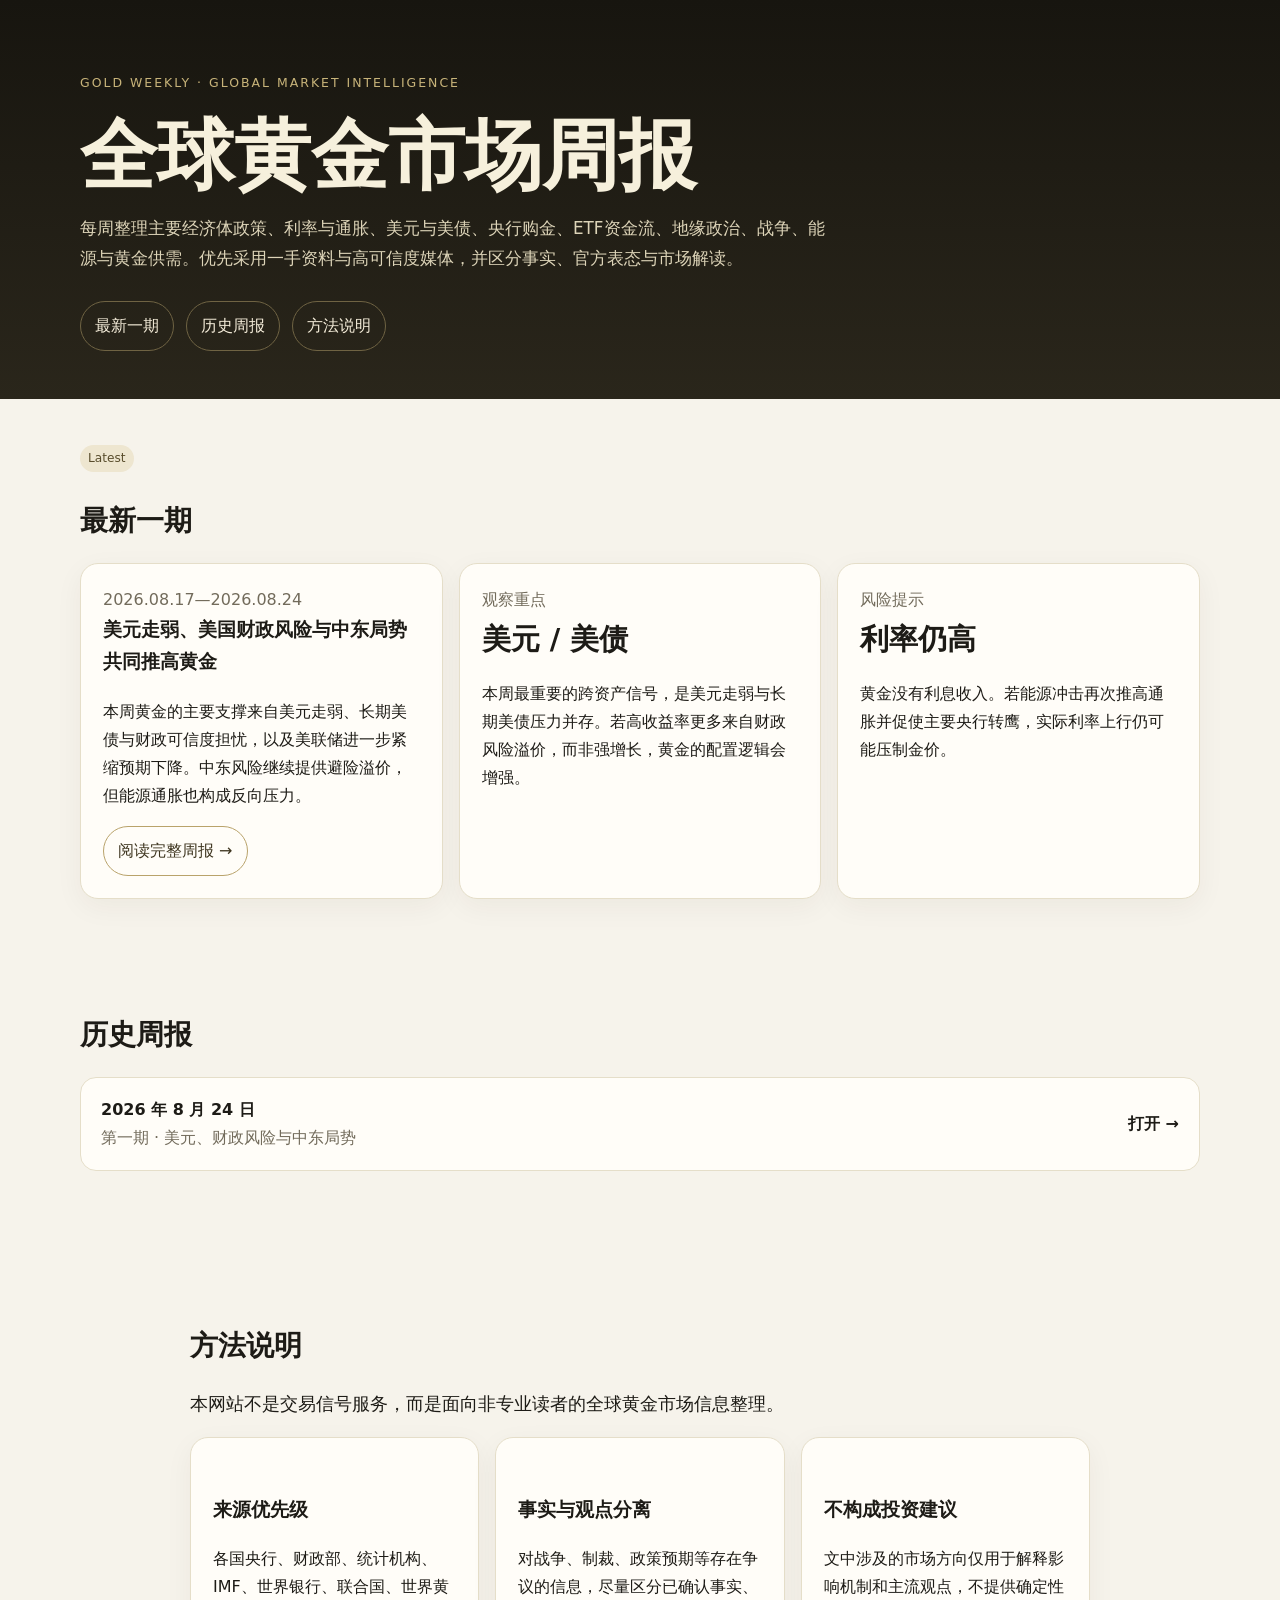
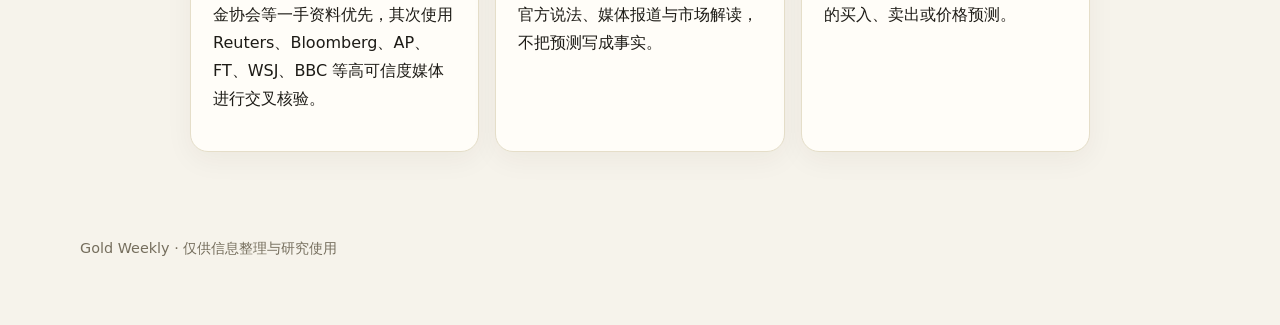
==== index.html @ f735c1be "Add Gold Weekly homepage" ====
<!doctype html><html lang="zh-CN"><head><meta charset="utf-8"><meta name="viewport" content="width=device-width,initial-scale=1"><meta name="description" content="全球黄金市场中文周报"><title>Gold Weekly｜全球黄金市场周报</title><link rel="stylesheet" href="assets/style.css"></head><body><header class="hero"><div class="wrap"><div class="eyebrow">Gold Weekly · Global Market Intelligence</div><h1>全球黄金市场周报</h1><p>每周整理主要经济体政策、利率与通胀、美元与美债、央行购金、ETF资金流、地缘政治、战争、能源与黄金供需。优先采用一手资料与高可信度媒体，并区分事实、官方表态与市场解读。</p><nav class="nav"><a href="#latest">最新一期</a><a href="#archive">历史周报</a><a href="#method">方法说明</a></nav></div></header><main><section class="section" id="latest"><div class="wrap"><span class="tag">Latest</span><h2>最新一期</h2><div class="grid"><article class="card"><div class="muted">2026.08.17—2026.08.24</div><h3>美元走弱、美国财政风险与中东局势共同推高黄金</h3><p>本周黄金的主要支撑来自美元走弱、长期美债与财政可信度担忧，以及美联储进一步紧缩预期下降。中东风险继续提供避险溢价，但能源通胀也构成反向压力。</p><a class="btn" style="color:#3e351f;border-color:#b9a36b" href="reports/2026-08-24.html">阅读完整周报 →</a></article><article class="card"><div class="muted">观察重点</div><div class="metric">美元 / 美债</div><p>本周最重要的跨资产信号，是美元走弱与长期美债压力并存。若高收益率更多来自财政风险溢价，而非强增长，黄金的配置逻辑会增强。</p></article><article class="card"><div class="muted">风险提示</div><div class="metric">利率仍高</div><p>黄金没有利息收入。若能源冲击再次推高通胀并促使主要央行转鹰，实际利率上行仍可能压制金价。</p></article></div></div></section><section class="section" id="archive"><div class="wrap"><h2>历史周报</h2><div class="report-list"><div class="report-item"><div><strong>2026 年 8 月 24 日</strong><div class="muted">第一期 · 美元、财政风险与中东局势</div></div><a href="reports/2026-08-24.html">打开 →</a></div></div></div></section><section class="section" id="method"><div class="wrap article"><h2>方法说明</h2><p class="lead">本网站不是交易信号服务，而是面向非专业读者的全球黄金市场信息整理。</p><div class="grid"><div class="card"><h3>来源优先级</h3><p>各国央行、财政部、统计机构、IMF、世界银行、联合国、世界黄金协会等一手资料优先，其次使用 Reuters、Bloomberg、AP、FT、WSJ、BBC 等高可信度媒体进行交叉核验。</p></div><div class="card"><h3>事实与观点分离</h3><p>对战争、制裁、政策预期等存在争议的信息，尽量区分已确认事实、官方说法、媒体报道与市场解读，不把预测写成事实。</p></div><div class="card"><h3>不构成投资建议</h3><p>文中涉及的市场方向仅用于解释影响机制和主流观点，不提供确定性的买入、卖出或价格预测。</p></div></div></div></section></main><footer class="footer"><div class="wrap">Gold Weekly · 仅供信息整理与研究使用</div></footer></body></html>
---- assets/style.css ----
html{scroll-behavior:smooth}*{box-sizing:border-box}body{margin:0;font-family:Inter,ui-sans-serif,system-ui,-apple-system,BlinkMacSystemFont,"Segoe UI","PingFang SC","Microsoft YaHei",sans-serif;background:#f6f3eb;color:#1d1b16;line-height:1.75}.wrap{width:min(1120px,calc(100% - 32px));margin:auto}.hero{padding:72px 0 48px;background:linear-gradient(180deg,#17150f,#2a261b);color:#f6f0dc}.eyebrow{letter-spacing:.16em;text-transform:uppercase;font-size:.78rem;color:#c8b47a}.hero h1{font-size:clamp(2.3rem,6vw,5rem);line-height:1.02;margin:.3em 0 .25em}.hero p{max-width:760px;color:#ddd4b8;font-size:1.05rem}.nav{display:flex;gap:12px;flex-wrap:wrap;margin-top:28px}.nav a,.btn{display:inline-block;padding:10px 14px;border:1px solid #6f6343;border-radius:999px;color:#f5edda;text-decoration:none}.section{padding:44px 0}.grid{display:grid;grid-template-columns:repeat(3,1fr);gap:16px}.card{background:#fffdf8;border:1px solid #e5dec9;border-radius:18px;padding:22px;box-shadow:0 8px 28px rgba(55,47,26,.05)}.card h3{margin-top:0}.metric{font-size:1.8rem;font-weight:700}.muted{color:#726b5b}.tag{display:inline-block;font-size:.76rem;padding:3px 8px;border-radius:999px;background:#eee6d0;color:#594d2c}.section h2{font-size:1.75rem;margin-bottom:18px}.lead{font-size:1.12rem;max-width:850px}.report-list{display:grid;gap:14px}.report-item{display:flex;justify-content:space-between;gap:20px;align-items:center;padding:18px 20px;background:#fffdf8;border:1px solid #e5dec9;border-radius:16px}.report-item a{color:#1d1b16;font-weight:700;text-decoration:none}.article{max-width:900px}.article h2{margin-top:2.2em}.article h3{margin-top:1.8em}.callout{border-left:4px solid #b39443;background:#fff9e8;padding:18px 20px;border-radius:0 14px 14px 0}.table-wrap{overflow:auto}.table{width:100%;border-collapse:collapse;background:#fffdf8}.table th,.table td{padding:12px 14px;border-bottom:1px solid #e8e1cf;text-align:left;vertical-align:top}.sources a{word-break:break-word}.footer{padding:40px 0 64px;color:#756e5d;font-size:.9rem}@media(max-width:800px){.grid{grid-template-columns:1fr}.hero{padding-top:52px}.report-item{align-items:flex-start;flex-direction:column}.wrap{width:min(100% - 22px,1120px)}}
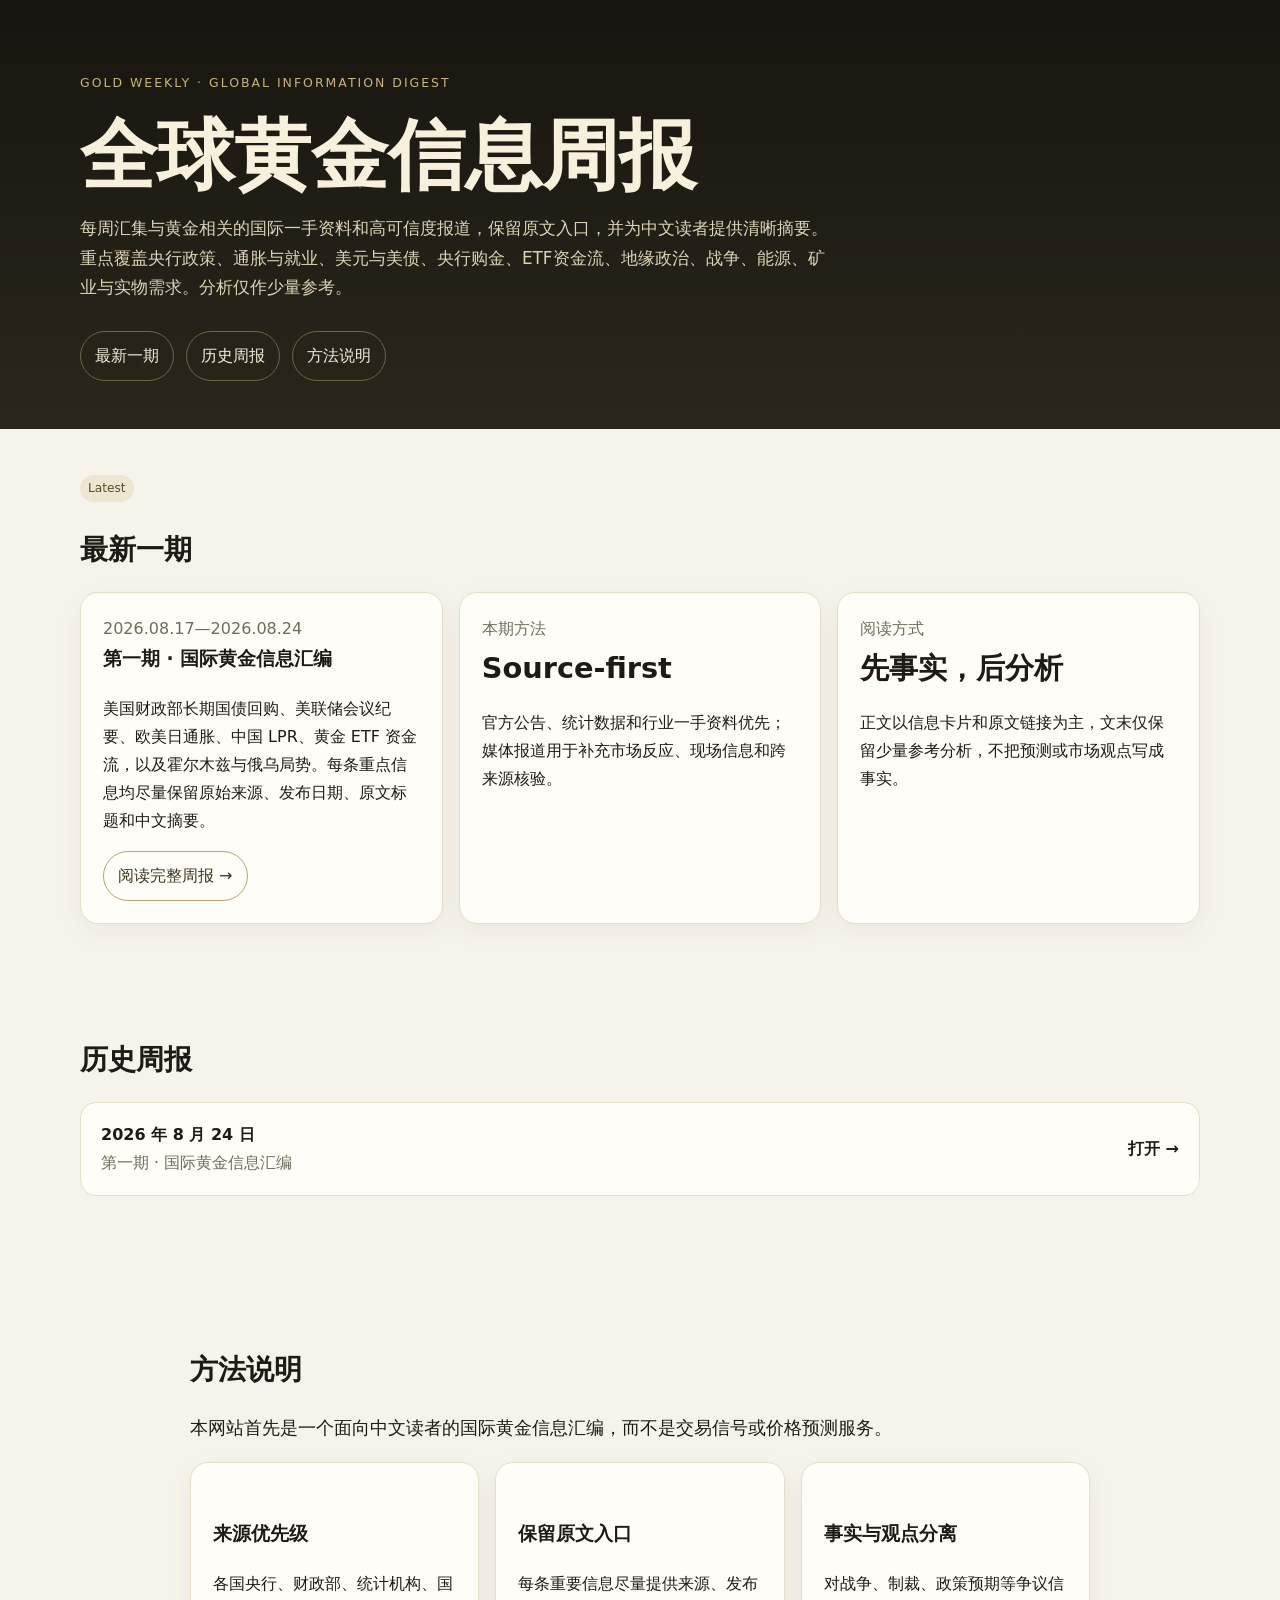
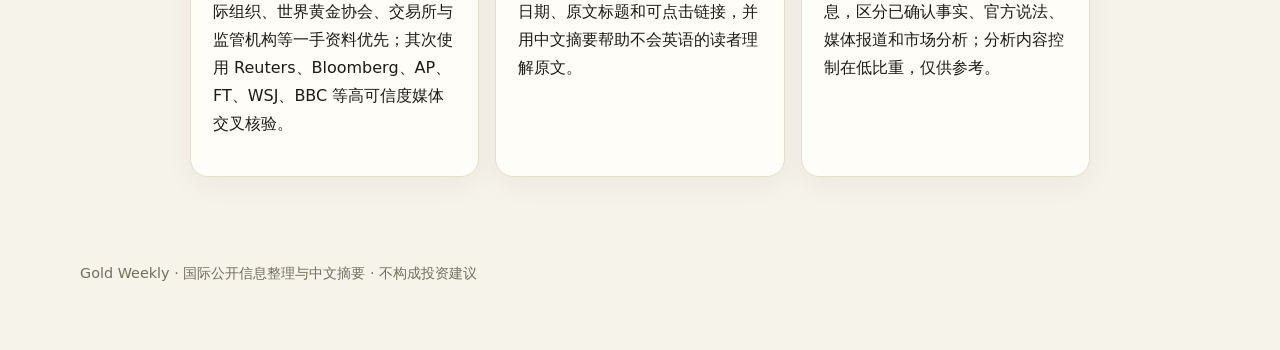
==== commit 60b5d6fe: "Update homepage for source-first weekly brief" ====
--- a/index.html
+++ b/index.html
@@ -1 +1 @@
-<!doctype html><html lang="zh-CN"><head><meta charset="utf-8"><meta name="viewport" content="width=device-width,initial-scale=1"><meta name="description" content="全球黄金市场中文周报"><title>Gold Weekly｜全球黄金市场周报</title><link rel="stylesheet" href="assets/style.css"></head><body><header class="hero"><div class="wrap"><div class="eyebrow">Gold Weekly · Global Market Intelligence</div><h1>全球黄金市场周报</h1><p>每周整理主要经济体政策、利率与通胀、美元与美债、央行购金、ETF资金流、地缘政治、战争、能源与黄金供需。优先采用一手资料与高可信度媒体，并区分事实、官方表态与市场解读。</p><nav class="nav"><a href="#latest">最新一期</a><a href="#archive">历史周报</a><a href="#method">方法说明</a></nav></div></header><main><section class="section" id="latest"><div class="wrap"><span class="tag">Latest</span><h2>最新一期</h2><div class="grid"><article class="card"><div class="muted">2026.08.17—2026.08.24</div><h3>美元走弱、美国财政风险与中东局势共同推高黄金</h3><p>本周黄金的主要支撑来自美元走弱、长期美债与财政可信度担忧，以及美联储进一步紧缩预期下降。中东风险继续提供避险溢价，但能源通胀也构成反向压力。</p><a class="btn" style="color:#3e351f;border-color:#b9a36b" href="reports/2026-08-24.html">阅读完整周报 →</a></article><article class="card"><div class="muted">观察重点</div><div class="metric">美元 / 美债</div><p>本周最重要的跨资产信号，是美元走弱与长期美债压力并存。若高收益率更多来自财政风险溢价，而非强增长，黄金的配置逻辑会增强。</p></article><article class="card"><div class="muted">风险提示</div><div class="metric">利率仍高</div><p>黄金没有利息收入。若能源冲击再次推高通胀并促使主要央行转鹰，实际利率上行仍可能压制金价。</p></article></div></div></section><section class="section" id="archive"><div class="wrap"><h2>历史周报</h2><div class="report-list"><div class="report-item"><div><strong>2026 年 8 月 24 日</strong><div class="muted">第一期 · 美元、财政风险与中东局势</div></div><a href="reports/2026-08-24.html">打开 →</a></div></div></div></section><section class="section" id="method"><div class="wrap article"><h2>方法说明</h2><p class="lead">本网站不是交易信号服务，而是面向非专业读者的全球黄金市场信息整理。</p><div class="grid"><div class="card"><h3>来源优先级</h3><p>各国央行、财政部、统计机构、IMF、世界银行、联合国、世界黄金协会等一手资料优先，其次使用 Reuters、Bloomberg、AP、FT、WSJ、BBC 等高可信度媒体进行交叉核验。</p></div><div class="card"><h3>事实与观点分离</h3><p>对战争、制裁、政策预期等存在争议的信息，尽量区分已确认事实、官方说法、媒体报道与市场解读，不把预测写成事实。</p></div><div class="card"><h3>不构成投资建议</h3><p>文中涉及的市场方向仅用于解释影响机制和主流观点，不提供确定性的买入、卖出或价格预测。</p></div></div></div></section></main><footer class="footer"><div class="wrap">Gold Weekly · 仅供信息整理与研究使用</div></footer></body></html>+<!doctype html><html lang="zh-CN"><head><meta charset="utf-8"><meta name="viewport" content="width=device-width,initial-scale=1"><meta name="description" content="全球黄金市场中文信息周报"><title>Gold Weekly｜全球黄金信息周报</title><link rel="stylesheet" href="assets/style.css"></head><body><header class="hero"><div class="wrap"><div class="eyebrow">Gold Weekly · Global Information Digest</div><h1>全球黄金信息周报</h1><p>每周汇集与黄金相关的国际一手资料和高可信度报道，保留原文入口，并为中文读者提供清晰摘要。重点覆盖央行政策、通胀与就业、美元与美债、央行购金、ETF资金流、地缘政治、战争、能源、矿业与实物需求。分析仅作少量参考。</p><nav class="nav"><a href="#latest">最新一期</a><a href="#archive">历史周报</a><a href="#method">方法说明</a></nav></div></header><main><section class="section" id="latest"><div class="wrap"><span class="tag">Latest</span><h2>最新一期</h2><div class="grid"><article class="card"><div class="muted">2026.08.17—2026.08.24</div><h3>第一期 · 国际黄金信息汇编</h3><p>美国财政部长期国债回购、美联储会议纪要、欧美日通胀、中国 LPR、黄金 ETF 资金流，以及霍尔木兹与俄乌局势。每条重点信息均尽量保留原始来源、发布日期、原文标题和中文摘要。</p><a class="btn" style="color:#3e351f;border-color:#b9a36b" href="reports/2026-08-24.html">阅读完整周报 →</a></article><article class="card"><div class="muted">本期方法</div><div class="metric">Source-first</div><p>官方公告、统计数据和行业一手资料优先；媒体报道用于补充市场反应、现场信息和跨来源核验。</p></article><article class="card"><div class="muted">阅读方式</div><div class="metric">先事实，后分析</div><p>正文以信息卡片和原文链接为主，文末仅保留少量参考分析，不把预测或市场观点写成事实。</p></article></div></div></section><section class="section" id="archive"><div class="wrap"><h2>历史周报</h2><div class="report-list"><div class="report-item"><div><strong>2026 年 8 月 24 日</strong><div class="muted">第一期 · 国际黄金信息汇编</div></div><a href="reports/2026-08-24.html">打开 →</a></div></div></div></section><section class="section" id="method"><div class="wrap article"><h2>方法说明</h2><p class="lead">本网站首先是一个面向中文读者的国际黄金信息汇编，而不是交易信号或价格预测服务。</p><div class="grid"><div class="card"><h3>来源优先级</h3><p>各国央行、财政部、统计机构、国际组织、世界黄金协会、交易所与监管机构等一手资料优先；其次使用 Reuters、Bloomberg、AP、FT、WSJ、BBC 等高可信度媒体交叉核验。</p></div><div class="card"><h3>保留原文入口</h3><p>每条重要信息尽量提供来源、发布日期、原文标题和可点击链接，并用中文摘要帮助不会英语的读者理解原文。</p></div><div class="card"><h3>事实与观点分离</h3><p>对战争、制裁、政策预期等争议信息，区分已确认事实、官方说法、媒体报道和市场分析；分析内容控制在低比重，仅供参考。</p></div></div></div></section></main><footer class="footer"><div class="wrap">Gold Weekly · 国际公开信息整理与中文摘要 · 不构成投资建议</div></footer></body></html>
